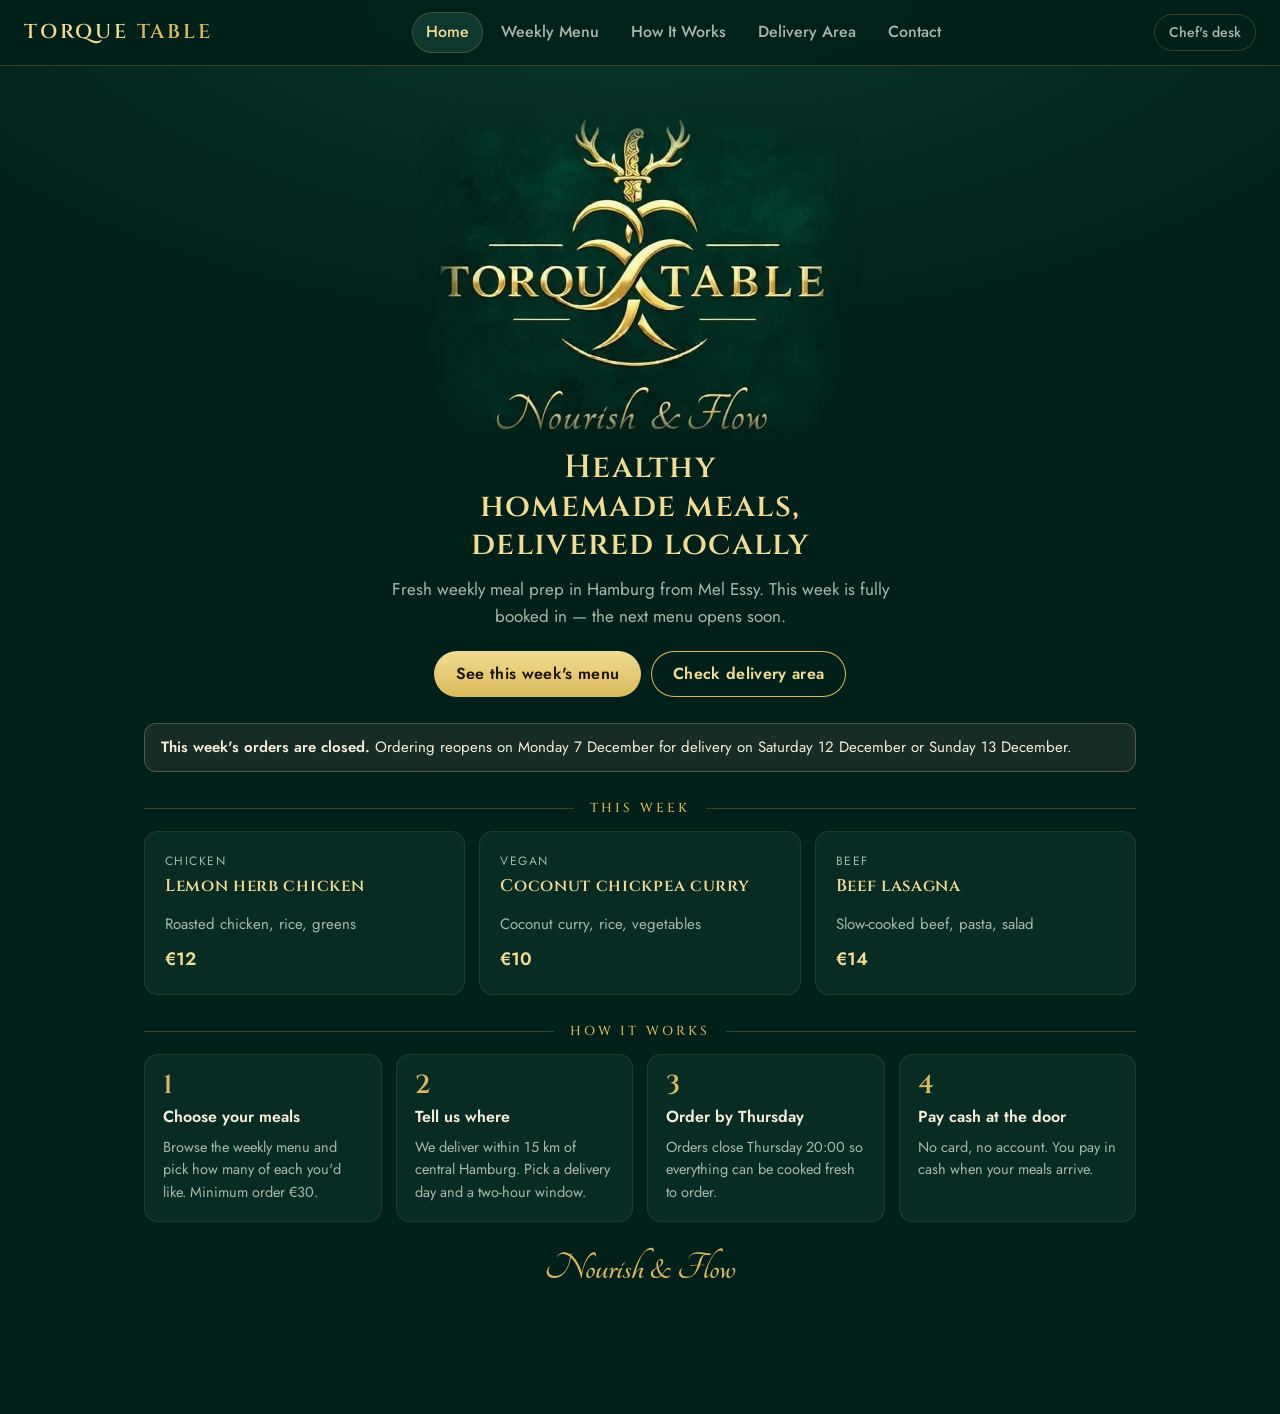
==== index.html @ 15349969 "Torque Table: customer site and chef's desk Co-Authored-By: Claude Fable 5.2 <noreply@anthropic.com>" ====
<!doctype html>
<html lang="en">
<head>
  <meta charset="utf-8">
  <meta name="viewport" content="width=device-width, initial-scale=1, viewport-fit=cover">
  <meta name="theme-color" content="#02201a">
  <title>Torque Table · Nourish &amp; Flow</title>
  <link rel="manifest" href="manifest.webmanifest">
  <link rel="apple-touch-icon" href="img/icon-180.png">
  <link rel="icon" type="image/png" href="img/icon-192.png">
  <meta name="mobile-web-app-capable" content="yes">
  <meta name="apple-mobile-web-app-capable" content="yes">
  <meta name="apple-mobile-web-app-status-bar-style" content="black-translucent">
  <meta name="apple-mobile-web-app-title" content="Torque Table">
  <link rel="stylesheet" href="css/styles.css">
</head>
<body>
  <header class="top">
    <a class="wordmark" href="#/" aria-label="Torque Table home">Torque <span>Table</span></a>
    <nav class="nav" id="nav" aria-label="Main"></nav>
    <div class="top-actions" id="actions"></div>
  </header>

  <main id="view" class="view" tabindex="-1"></main>

  <div id="cartbar" class="cartbar" hidden></div>
  <nav class="tabs" id="tabs" aria-label="Main"></nav>

  <div id="scrim" class="scrim" data-act="close-sheet"></div>
  <aside id="sheet" class="sheet" aria-label="Details" inert></aside>
  <div id="toast" class="toast" role="status" aria-live="polite"></div>

  <script src="js/data.js"></script>
  <script src="js/store.js"></script>
  <script src="js/app.js"></script>
</body>
</html>
---- css/styles.css ----
/* Torque Table — the logo's deep green and gold, Roman capitals for titles, a script for the tagline. */
@font-face { font-family: "Cinzel"; font-weight: 500; font-display: swap; src: url("../fonts/cinzel-latin-500-normal.woff2") format("woff2"); }
@font-face { font-family: "Cinzel"; font-weight: 600; font-display: swap; src: url("../fonts/cinzel-latin-600-normal.woff2") format("woff2"); }
@font-face { font-family: "Cinzel"; font-weight: 700; font-display: swap; src: url("../fonts/cinzel-latin-700-normal.woff2") format("woff2"); }
@font-face { font-family: "Tangerine"; font-weight: 700; font-display: swap; src: url("../fonts/tangerine-latin-700-normal.woff2") format("woff2"); }
@font-face { font-family: "Jost"; font-weight: 400; font-display: swap; src: url("../fonts/jost-latin-400-normal.woff2") format("woff2"); }
@font-face { font-family: "Jost"; font-weight: 500; font-display: swap; src: url("../fonts/jost-latin-500-normal.woff2") format("woff2"); }
@font-face { font-family: "Jost"; font-weight: 600; font-display: swap; src: url("../fonts/jost-latin-600-normal.woff2") format("woff2"); }

:root {
  --bg: #02201a;
  --surface: #082b23;
  --raised: #0e372d;
  --line: rgb(217 185 92 / .24);
  --line-soft: rgb(217 185 92 / .13);
  --ink: #f5eeda;
  --muted: #a8b8ac;
  --gold: #d9b95c;
  --gold-bright: #f2dc92;
  --gold-ink: #1c1604;
  --danger: #f0a092;
  --ok: #9ad9ae;
  --display: "Cinzel", "Trajan Pro", Georgia, serif;
  --script: "Tangerine", "Snell Roundhand", cursive;
  --body: "Jost", ui-sans-serif, system-ui, -apple-system, "Segoe UI", Roboto, sans-serif;
  --radius: 14px;
  --ease: cubic-bezier(.2, .8, .2, 1);
  --safe-top: var(--safe-area-inset-top, env(safe-area-inset-top, 0px));
  --safe-bottom: var(--safe-area-inset-bottom, env(safe-area-inset-bottom, 0px));
  color-scheme: dark;
}

* { box-sizing: border-box; }
html { -webkit-text-size-adjust: 100%; }
body {
  margin: 0; background: var(--bg); color: var(--ink); font: 16px/1.55 var(--body);
  background-image: radial-gradient(1200px 600px at 50% -10%, rgb(20 84 66 / .55), transparent 70%);
  background-attachment: fixed; -webkit-font-smoothing: antialiased;
}
h1, h2, h3, p, ul, ol, dl, dd { margin: 0; padding: 0; }
ul, ol { list-style: none; }
h1, h2, h3 { font-family: var(--display); font-weight: 600; letter-spacing: .04em; color: var(--gold-bright); text-wrap: balance; }
h1 { font-size: 30px; line-height: 1.2; }
h2 { font-size: 22px; line-height: 1.25; }
h3 { font-size: 17px; line-height: 1.3; }
a { color: inherit; text-decoration: none; }
button, input, select { font: inherit; color: inherit; }
button { background: none; border: 0; padding: 0; cursor: pointer; }
small { font-size: 12px; letter-spacing: .12em; text-transform: uppercase; color: var(--muted); }
:focus-visible { outline: 2px solid var(--gold-bright); outline-offset: 2px; border-radius: 6px; }
.center { text-align: center; }
.grow { flex: 1; }
.num { font-variant-numeric: tabular-nums; white-space: nowrap; }
.fine { font-size: 13.5px; color: var(--muted); }
.script { font: 700 40px/1 var(--script); color: var(--gold); margin: 26px 0 6px; }
.err { color: var(--danger); font-size: 14px; margin-top: 4px; }
.ok { color: var(--ok); font-size: 14px; margin-top: 4px; }
.empty { text-align: center; color: var(--muted); padding: 40px 0 16px; }

/* ---- header ---- */
.top {
  position: sticky; top: 0; z-index: 10; display: flex; align-items: center; gap: 24px;
  padding: calc(12px + var(--safe-top)) 24px 12px; background: rgb(2 32 26 / .92); backdrop-filter: blur(10px);
  border-bottom: 1px solid var(--line);
}
.wordmark { font: 600 20px/1 var(--display); letter-spacing: .14em; text-transform: uppercase; color: var(--gold-bright); white-space: nowrap; }
.wordmark span { color: var(--gold); }
.nav { display: flex; gap: 4px; margin: 0 auto; }
.nav a { padding: 8px 14px; border-radius: 99px; color: var(--muted); font-weight: 500; transition: color .15s, background-color .15s; }
.nav a:hover { color: var(--ink); }
.nav a.on { color: var(--gold-bright); background: var(--raised); box-shadow: inset 0 0 0 1px var(--line); }
.top-actions { display: flex; gap: 8px; }
.pill-link { padding: 7px 14px; border-radius: 99px; border: 1px solid var(--gold); color: var(--gold-bright); font-size: 14px; font-weight: 500; white-space: nowrap; }
.pill-link.ghost { border-color: var(--line); color: var(--muted); }

.view { max-width: 1040px; margin: 0 auto; padding: 32px 24px 120px; outline: 0; }
.page-head { margin-bottom: 22px; }
.page-head p { color: var(--muted); margin-top: 6px; max-width: 62ch; }
.page-head.center p { margin-inline: auto; }
.page-head.row { display: flex; align-items: flex-end; justify-content: space-between; gap: 16px; }
.page-head .script { margin: 0 0 4px; }

/* ---- buttons ---- */
.btn {
  display: inline-flex; align-items: center; justify-content: center; min-height: 46px; padding: 0 22px; border-radius: 99px;
  background: linear-gradient(180deg, var(--gold-bright), var(--gold)); color: var(--gold-ink); font-weight: 600; letter-spacing: .02em;
  transition: transform .15s var(--ease), filter .15s; white-space: nowrap;
}
.btn:hover { filter: brightness(1.06); }
.btn:active { transform: scale(.97); }
.btn.outline { background: none; color: var(--gold-bright); box-shadow: inset 0 0 0 1px var(--gold); }
.btn.small { min-height: 38px; padding: 0 16px; font-size: 14.5px; }
.btn.wide { width: 100%; }
.btn:disabled { opacity: .45; cursor: not-allowed; transform: none; filter: none; }
.link { color: var(--gold-bright); text-decoration: underline; text-underline-offset: 3px; text-decoration-color: var(--line); font-size: 14.5px; }
.link.danger { color: var(--danger); }

/* ---- surfaces ---- */
.card { background: var(--surface); border: 1px solid var(--line-soft); border-radius: var(--radius); padding: 20px; margin-bottom: 14px; }
.card > h3 { margin-bottom: 12px; }
.cards { display: grid; gap: 14px; }
.cards .card { margin: 0; }
.cards.two { grid-template-columns: 1fr 1fr; }
.cards.three { grid-template-columns: repeat(3, 1fr); }
.split { display: grid; grid-template-columns: 1fr 1fr; gap: 14px; align-items: start; }
.split .card { margin: 0; }
.notice { padding: 12px 16px; border-radius: 12px; background: rgb(154 217 174 / .09); border: 1px solid rgb(154 217 174 / .28); margin: 0 0 16px; font-size: 15px; }
.notice.closed { background: rgb(240 160 146 / .09); border-color: rgb(240 160 146 / .32); }
.notice b { color: var(--ink); }
.rule { display: flex; align-items: center; gap: 16px; margin: 30px 0 16px; color: var(--gold); font: 500 13px/1 var(--display); letter-spacing: .24em; text-transform: uppercase; }
.rule::before, .rule::after { content: ""; flex: 1; height: 1px; background: var(--line); }

.status { display: inline-flex; align-items: center; height: 24px; padding: 0 10px; border-radius: 99px; font-size: 12.5px; font-weight: 600; white-space: nowrap; background: var(--raised); color: var(--muted); }
.s-received { background: rgb(217 185 92 / .16); color: var(--gold-bright); }
.s-preparing { background: rgb(240 190 110 / .18); color: #f6cf8d; }
.s-out { background: rgb(140 190 240 / .16); color: #b5d6f5; }
.s-delivered { background: rgb(154 217 174 / .15); color: var(--ok); }
.s-cancelled { background: rgb(240 160 146 / .14); color: var(--danger); }

/* ---- home ---- */
.hero { text-align: center; padding: 4px 0 26px; }
.hero img { width: min(440px, 88%); height: auto; display: block; margin: 0 auto -6px; -webkit-mask-image: radial-gradient(farthest-corner, #000 72%, transparent 96%); mask-image: radial-gradient(farthest-corner, #000 72%, transparent 96%); }
.hero h1 { font-size: 32px; max-width: 20ch; margin: 0 auto; }
.lead { color: var(--muted); font-size: 17px; margin: 12px auto 0; max-width: 54ch; }
.hero-actions { display: flex; flex-wrap: wrap; gap: 10px; justify-content: center; margin-top: 22px; }
.meal-teaser { display: flex; flex-direction: column; gap: 4px; transition: border-color .2s, transform .2s var(--ease); }
.meal-teaser:hover { border-color: var(--line); transform: translateY(-2px); }
.meal-teaser p { color: var(--muted); font-size: 15px; flex: 1; }
.meal-teaser b { color: var(--gold-bright); font-size: 18px; margin-top: 6px; }
.steps { display: grid; grid-template-columns: repeat(4, 1fr); gap: 14px; counter-reset: s; margin-bottom: 14px; }
.steps li { counter-increment: s; background: var(--surface); border: 1px solid var(--line-soft); border-radius: var(--radius); padding: 18px; display: flex; flex-direction: column; gap: 6px; }
.steps li::before { content: counter(s); font: 600 26px/1 var(--display); color: var(--gold); }
.steps b { font-weight: 600; }
.steps span { color: var(--muted); font-size: 14.5px; }

/* ---- menu ---- */
.meal { display: flex; flex-direction: column; gap: 6px; }
.meal.sold { opacity: .62; }
.meal-top { display: flex; justify-content: space-between; align-items: center; min-height: 24px; }
.meal > p { color: var(--muted); }
.meal-foot { display: flex; align-items: center; gap: 14px; margin-top: 10px; min-height: 40px; }
.price { font: 600 22px/1 var(--display); color: var(--gold-bright); }
.stepper { display: inline-flex; align-items: center; gap: 2px; border-radius: 99px; box-shadow: inset 0 0 0 1px var(--gold); }
.stepper button { width: 40px; height: 38px; font-size: 20px; color: var(--gold-bright); border-radius: 99px; }
.stepper button:disabled { opacity: .35; cursor: not-allowed; }
.stepper b { min-width: 24px; text-align: center; font-variant-numeric: tabular-nums; }

/* ---- lists ---- */
.lines li { display: flex; align-items: center; gap: 12px; padding: 12px 0; border-top: 1px solid var(--line-soft); }
.lines li:first-child { border-top: 0; padding-top: 0; }
.lines li > div:first-child { flex: 1; min-width: 0; display: flex; flex-direction: column; }
.lines span { color: var(--muted); font-size: 14px; }
.lines.plain li { padding: 8px 0; }
.total { display: flex; justify-content: space-between; align-items: baseline; padding-top: 14px; margin-top: 4px; border-top: 1px solid var(--line); color: var(--muted); }
.total b { font: 600 24px/1 var(--display); color: var(--gold-bright); }
.total + .notice { margin: 14px 0 0; }
.facts { display: grid; grid-template-columns: 1fr 1fr; gap: 14px 18px; margin-top: 16px; }
.facts .wide { grid-column: 1 / -1; }
.facts dt { font-size: 12px; letter-spacing: .12em; text-transform: uppercase; color: var(--muted); margin-bottom: 2px; }
.feed li { display: flex; flex-direction: column; padding: 9px 0; border-top: 1px solid var(--line-soft); font-size: 15px; }
.feed b { font-weight: 500; }
.feed span { color: var(--muted); font-size: 13.5px; }
.area-list { margin-top: 14px; }
.area-list li { display: flex; justify-content: space-between; padding: 8px 0; border-top: 1px solid var(--line-soft); font-size: 15px; }
.area-list li span:last-child { color: var(--muted); }
.area-list .off { color: var(--muted); }

/* ---- map ---- */
.map-card { padding: 8px; }
.map { display: block; width: 100%; height: auto; }
.map .road { fill: none; stroke: rgb(245 238 218 / .09); stroke-width: 5; stroke-linecap: round; }
.map .ring { fill: rgb(217 185 92 / .08); stroke: var(--gold); stroke-width: 1.4; stroke-dasharray: 5 5; }
.map text { font: 500 12px var(--body); fill: var(--ink); }
.map .in circle { fill: var(--gold-bright); }
.map .out circle { fill: none; stroke: var(--muted); stroke-width: 1.4; }
.map .out text { fill: var(--muted); }
.map .chef-dot { fill: var(--gold); stroke: var(--bg); stroke-width: 3; }
.map .chef-label { font: 600 11px var(--display); letter-spacing: .14em; fill: var(--gold-bright); text-transform: uppercase; }

/* ---- forms ---- */
.form { display: flex; flex-direction: column; gap: 14px; }
.form > h3 { margin-bottom: 0; }
.field { display: flex; flex-direction: column; gap: 5px; min-width: 0; }
.field > span { font-size: 14px; color: var(--muted); }
.field i { font-style: normal; opacity: .7; }
input:not([type="radio"]):not([type="checkbox"]), select {
  width: 100%; height: 46px; padding: 0 14px; border-radius: 10px; background: var(--bg); border: 1px solid var(--line);
  transition: border-color .15s, box-shadow .15s;
}
input::placeholder { color: rgb(168 184 172 / .55); }
input:focus, select:focus { outline: 0; border-color: var(--gold); box-shadow: 0 0 0 3px rgb(217 185 92 / .2); }
.bad input, .bad select { border-color: var(--danger); }
.pair { display: grid; grid-template-columns: 1fr 1fr; gap: 12px; }
.radio { display: flex; gap: 12px; align-items: flex-start; padding: 14px; border-radius: 12px; border: 1px solid var(--line); background: var(--raised); }
.radio input { accent-color: var(--gold); margin-top: 5px; width: 16px; height: 16px; flex: none; }
.radio span { display: flex; flex-direction: column; }
.radio small { text-transform: none; letter-spacing: 0; font-size: 14px; }
.chips { display: flex; flex-wrap: wrap; gap: 8px; margin-bottom: 16px; }
.field .chips { margin: 0; }
.chip { height: 36px; padding: 0 14px; border-radius: 99px; border: 1px solid var(--line); color: var(--muted); font-size: 14.5px; transition: background-color .15s, color .15s; }
.chip.on { background: var(--gold); border-color: var(--gold); color: var(--gold-ink); font-weight: 600; }
.chip:disabled { opacity: .3; cursor: not-allowed; }

/* ---- orders ---- */
.order { display: flex; flex-direction: column; gap: 10px; }
.order-head { display: flex; justify-content: space-between; align-items: flex-start; gap: 12px; }
.order-head h3 { margin-top: 2px; overflow-wrap: anywhere; }
.order-actions { display: flex; align-items: center; flex-wrap: wrap; gap: 14px; }
.order .facts { margin-top: 4px; }
.track { display: grid; grid-template-columns: repeat(4, 1fr); gap: 6px; }
.track li { font-size: 12.5px; color: var(--muted); padding-top: 9px; border-top: 3px solid var(--raised); transition: border-color .4s, color .4s; }
.track li.done { border-color: var(--gold); color: var(--gold-bright); }
.tiles { display: grid; grid-template-columns: repeat(4, 1fr); gap: 12px; margin-bottom: 18px; }
.tile { background: var(--surface); border: 1px solid var(--line-soft); border-radius: var(--radius); padding: 14px 16px; display: flex; flex-direction: column; gap: 6px; }
.tile b { font: 600 28px/1 var(--display); color: var(--gold-bright); }

/* ---- cart bar, tabs, sheet, toast ---- */
.cartbar { position: fixed; left: 0; right: 0; bottom: calc(18px + var(--safe-bottom)); z-index: 12; display: flex; justify-content: center; padding: 0 16px; pointer-events: none; animation: rise .3s var(--ease); }
.cartbar a { pointer-events: auto; display: flex; justify-content: space-between; gap: 28px; width: min(520px, 100%); padding: 14px 22px; border-radius: 99px; background: linear-gradient(180deg, var(--gold-bright), var(--gold)); color: var(--gold-ink); font-weight: 500; box-shadow: 0 10px 30px rgb(0 0 0 / .45); }
.cartbar[hidden] { display: none; }
@keyframes rise { from { transform: translateY(20px); opacity: 0; } }
.tabs { display: none; }
.scrim { position: fixed; inset: 0; z-index: 20; background: rgb(0 0 0 / .55); opacity: 0; pointer-events: none; transition: opacity .25s; }
.scrim.on { opacity: 1; pointer-events: auto; }
.sheet {
  position: fixed; z-index: 21; top: 0; right: 0; bottom: 0; width: min(460px, 100%); background: var(--surface); border-left: 1px solid var(--line);
  transform: translateX(100%); visibility: hidden; transition: transform .3s var(--ease), visibility 0s .3s; overflow-y: auto; overscroll-behavior: contain;
}
.sheet.on { transform: none; visibility: visible; transition: transform .3s var(--ease); }
.sheet-head { position: sticky; top: 0; z-index: 1; display: flex; justify-content: space-between; align-items: flex-start; gap: 12px; padding: calc(20px + var(--safe-top)) 20px 14px 24px; background: var(--surface); border-bottom: 1px solid var(--line-soft); }
.sheet-body { padding: 20px 24px calc(40px + var(--safe-bottom)); display: flex; flex-direction: column; gap: 16px; }
.sheet-body .lead { margin: 0; }
.sheet-body .facts { margin: 0; }
.x { width: 40px; height: 40px; border-radius: 99px; font-size: 26px; line-height: 1; color: var(--muted); flex: none; }
.x:hover { background: var(--raised); color: var(--ink); }
.toast {
  position: fixed; left: 50%; bottom: calc(86px + var(--safe-bottom)); z-index: 30; max-width: calc(100% - 32px); padding: 12px 20px; border-radius: 12px;
  background: var(--ink); color: var(--bg); font-weight: 500; transform: translate(-50%, 20px); opacity: 0; pointer-events: none; transition: transform .25s var(--ease), opacity .25s;
}
.toast.on { transform: translate(-50%, 0); opacity: 1; }

@media (max-width: 860px) {
  .nav { display: none; }
  .top { padding-inline: 16px; justify-content: space-between; gap: 10px; }
  .wordmark { font-size: 16px; letter-spacing: .1em; }
  .pill-link { padding: 6px 11px; font-size: 13px; }
  .view { padding: 22px 16px calc(170px + var(--safe-bottom)); }
  .tabs { position: fixed; left: 0; right: 0; bottom: 0; z-index: 11; display: flex; padding: 6px 6px calc(6px + var(--safe-bottom)); background: rgb(4 36 29 / .97); border-top: 1px solid var(--line); }
  .tabs a { flex: 1; min-width: 0; display: flex; flex-direction: column; align-items: center; gap: 2px; padding: 6px 2px; border-radius: 12px; font-size: 11px; color: var(--muted); text-align: center; }
  .tabs a.on { color: var(--gold-bright); background: var(--raised); }
  .cartbar { bottom: calc(76px + var(--safe-bottom)); }
  .toast { bottom: calc(140px + var(--safe-bottom)); }
  .cards.two, .cards.three, .split, .steps { grid-template-columns: 1fr; }
  .tiles { grid-template-columns: 1fr 1fr; }
  h1 { font-size: 25px; }
  .hero h1 { font-size: 25px; }
  .sheet { top: auto; left: 0; width: 100%; max-height: 90dvh; border-left: 0; border-top: 1px solid var(--line); border-radius: 20px 20px 0 0; transform: translateY(100%); }
  .sheet-head { padding-top: 20px; }
}
@media (max-width: 420px) {
  .pair { grid-template-columns: 1fr; }
  .page-head.row { flex-direction: column; align-items: flex-start; }
  .track li { font-size: 11px; }
}
@media (prefers-reduced-motion: reduce) { * { transition: none !important; animation: none !important; } }
@media print {
  body { background: #fff; color: #000; }
  .top, .tabs, .cartbar, .no-print, .toast { display: none !important; }
  .card { border: 1px solid #999; background: #fff; break-inside: avoid; }
  h1, h2, h3, .total b { color: #000; }
  .fine, .page-head p, small { color: #333; }
  .view { padding: 0; }
}
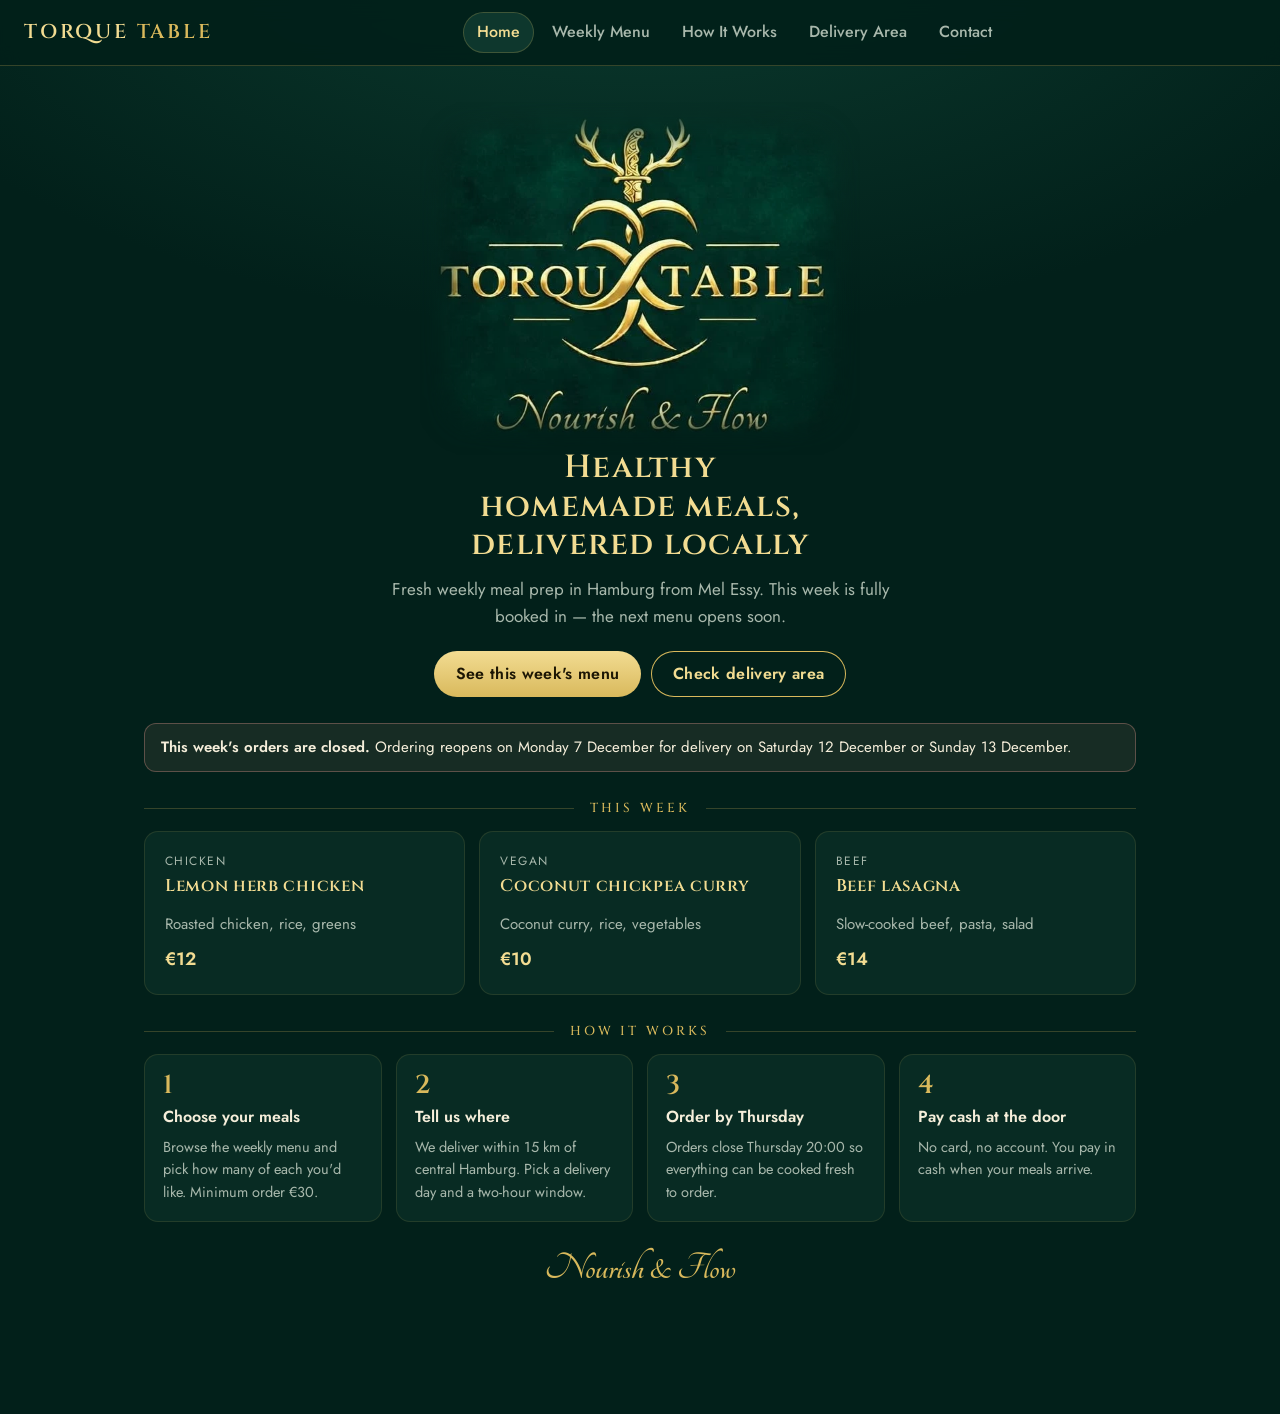
==== commit f9c0f1cc: "Make site updates reach devices straight away Co-Authored-By: Claude Fable 5.2 <noreply@anthropic.co" ====
--- a/index.html
+++ b/index.html
@@ -12,7 +12,7 @@
   <meta name="apple-mobile-web-app-capable" content="yes">
   <meta name="apple-mobile-web-app-status-bar-style" content="black-translucent">
   <meta name="apple-mobile-web-app-title" content="Torque Table">
-  <link rel="stylesheet" href="css/styles.css">
+  <link rel="stylesheet" href="css/styles.css?v=4">
 </head>
 <body>
   <header class="top">
@@ -30,8 +30,10 @@
   <aside id="sheet" class="sheet" aria-label="Details" inert></aside>
   <div id="toast" class="toast" role="status" aria-live="polite"></div>
 
-  <script src="js/data.js"></script>
-  <script src="js/store.js"></script>
-  <script src="js/app.js"></script>
+  <script src="js/vendor/supabase.js?v=4"></script>
+  <script src="js/config.js?v=4"></script>
+  <script src="js/data.js?v=4"></script>
+  <script src="js/store.js?v=4"></script>
+  <script src="js/app.js?v=4"></script>
 </body>
 </html>
--- a/css/styles.css
+++ b/css/styles.css
@@ -271,3 +271,5 @@
   .fine, .page-head p, small { color: #333; }
   .view { padding: 0; }
 }
+
+.login { max-width: 420px; margin: 0 auto; }
